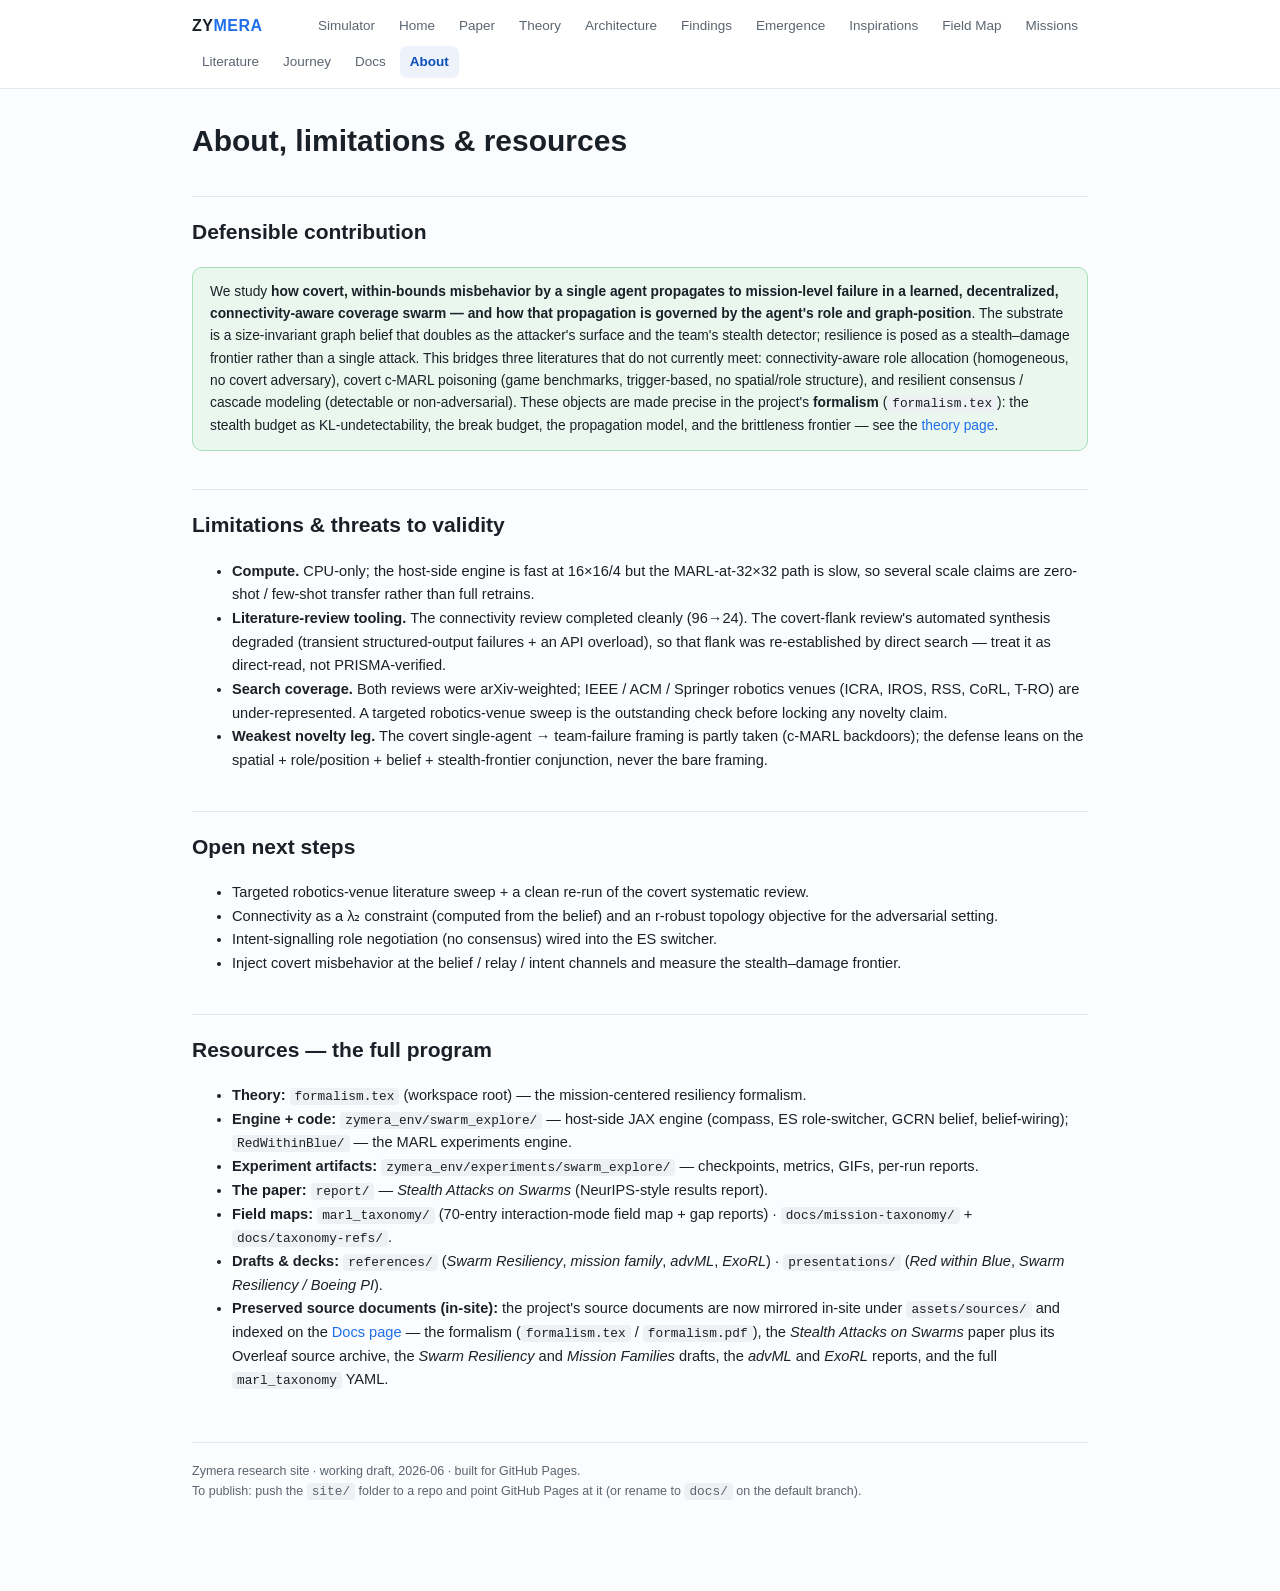
==== about.html @ 32f3b790 "findings: add connectivity-health results (41/56 healthy) + What we learned synthesis Co-Authored-By" ====
<!DOCTYPE html>
<html lang="en">
<head>
<meta charset="utf-8">
<meta name="viewport" content="width=device-width, initial-scale=1">
<title>Zymera — About, Limitations & Resources</title>
<link rel="stylesheet" href="assets/style.css">
</head>
<body>
<div class="nav"><div class="nav-inner">
  <a class="brand" href="index.html">ZY<span>MERA</span></a>
  <a class="lnk" href="report/index.html">Simulator</a>
  <a class="lnk" href="index.html">Home</a>
  <a class="lnk" href="paper.html">Paper</a>
  <a class="lnk" href="theory.html">Theory</a>
  <a class="lnk" href="architecture.html">Architecture</a>
  <a class="lnk" href="findings.html">Findings</a>
  <a class="lnk" href="emergence.html">Emergence</a>
  <a class="lnk" href="inspirations.html">Inspirations</a>
  <a class="lnk" href="field-map.html">Field Map</a>
  <a class="lnk" href="missions.html">Missions</a>
  <a class="lnk" href="related-work.html">Literature</a>
  <a class="lnk" href="journey.html">Journey</a>
  <a class="lnk" href="documents.html">Docs</a>
  <a class="lnk active" href="about.html">About</a>
</div></div>

<div class="wrap">
  <h1>About, limitations &amp; resources</h1>

  <h2>Defensible contribution</h2>
  <div class="callout key">
    We study <b>how covert, within-bounds misbehavior by a single agent propagates to mission-level failure in a learned, decentralized, connectivity-aware coverage swarm — and how that propagation is governed by the agent's role and graph-position</b>. The substrate is a size-invariant graph belief that doubles as the attacker's surface and the team's stealth detector; resilience is posed as a stealth–damage frontier rather than a single attack. This bridges three literatures that do not currently meet: connectivity-aware role allocation (homogeneous, no covert adversary), covert c-MARL poisoning (game benchmarks, trigger-based, no spatial/role structure), and resilient consensus / cascade modeling (detectable or non-adversarial). These objects are made precise in the project's <b>formalism</b> (<code>formalism.tex</code>): the stealth budget as KL-undetectability, the break budget, the propagation model, and the brittleness frontier — see the <a href="theory.html">theory page</a>.
  </div>

  <h2>Limitations &amp; threats to validity</h2>
  <ul>
    <li><b>Compute.</b> CPU-only; the host-side engine is fast at 16×16/4 but the MARL-at-32×32 path is slow, so several scale claims are zero-shot / few-shot transfer rather than full retrains.</li>
    <li><b>Literature-review tooling.</b> The connectivity review completed cleanly (96→24). The covert-flank review's automated synthesis degraded (transient structured-output failures + an API overload), so that flank was re-established by direct search — treat it as direct-read, not PRISMA-verified.</li>
    <li><b>Search coverage.</b> Both reviews were arXiv-weighted; IEEE / ACM / Springer robotics venues (ICRA, IROS, RSS, CoRL, T-RO) are under-represented. A targeted robotics-venue sweep is the outstanding check before locking any novelty claim.</li>
    <li><b>Weakest novelty leg.</b> The covert single-agent → team-failure framing is partly taken (c-MARL backdoors); the defense leans on the spatial + role/position + belief + stealth-frontier conjunction, never the bare framing.</li>
  </ul>

  <h2>Open next steps</h2>
  <ul>
    <li>Targeted robotics-venue literature sweep + a clean re-run of the covert systematic review.</li>
    <li>Connectivity as a λ₂ constraint (computed from the belief) and an r-robust topology objective for the adversarial setting.</li>
    <li>Intent-signalling role negotiation (no consensus) wired into the ES switcher.</li>
    <li>Inject covert misbehavior at the belief / relay / intent channels and measure the stealth–damage frontier.</li>
  </ul>

  <h2>Resources — the full program</h2>
  <ul>
    <li><b>Theory:</b> <code>formalism.tex</code> (workspace root) — the mission-centered resiliency formalism.</li>
    <li><b>Engine + code:</b> <code>zymera_env/swarm_explore/</code> — host-side JAX engine (compass, ES role-switcher, GCRN belief, belief-wiring); <code>RedWithinBlue/</code> — the MARL experiments engine.</li>
    <li><b>Experiment artifacts:</b> <code>zymera_env/experiments/swarm_explore/</code> — checkpoints, metrics, GIFs, per-run reports.</li>
    <li><b>The paper:</b> <code>report/</code> — <i>Stealth Attacks on Swarms</i> (NeurIPS-style results report).</li>
    <li><b>Field maps:</b> <code>marl_taxonomy/</code> (70-entry interaction-mode field map + gap reports) · <code>docs/mission-taxonomy/</code> + <code>docs/taxonomy-refs/</code>.</li>
    <li><b>Drafts &amp; decks:</b> <code>references/</code> (<em>Swarm Resiliency</em>, <em>mission family</em>, <em>advML</em>, <em>ExoRL</em>) · <code>presentations/</code> (<em>Red within Blue</em>, <em>Swarm Resiliency / Boeing PI</em>).</li>
    <li><b>Preserved source documents (in-site):</b> the project's source documents are now mirrored in-site under <code>assets/sources/</code> and indexed on the <a href="documents.html">Docs page</a> — the formalism (<code>formalism.tex</code> / <code>formalism.pdf</code>), the <em>Stealth Attacks on Swarms</em> paper plus its Overleaf source archive, the <em>Swarm Resiliency</em> and <em>Mission Families</em> drafts, the <em>advML</em> and <em>ExoRL</em> reports, and the full <code>marl_taxonomy</code> YAML.</li>
  </ul>

  <div class="footer">
    Zymera research site · working draft, 2026-06 · built for GitHub Pages.<br>
    To publish: push the <code>site/</code> folder to a repo and point GitHub Pages at it (or rename to <code>docs/</code> on the default branch).
  </div>
</div>
</body>
</html>
---- assets/style.css ----
/* Zymera project site — shared styles */
:root{
  --ink:#1a2027; --mut:#5b6570; --line:#e4e8ec; --bg:#fbfcfd; --card:#ffffff;
  --accent:#1f6feb; --accent-d:#0b4fb8; --good:#1f7a44; --bad:#c0392b; --warn:#b7791f;
  --maxw:940px;
}
*{box-sizing:border-box}
html{scroll-behavior:smooth}
body{font-family:-apple-system,BlinkMacSystemFont,"Segoe UI",Roboto,Helvetica,Arial,sans-serif;
  color:var(--ink);line-height:1.62;margin:0;background:var(--bg);font-size:15px}
a{color:var(--accent);text-decoration:none}
a:hover{text-decoration:underline}

/* top nav */
.nav{position:sticky;top:0;z-index:50;background:rgba(255,255,255,.92);backdrop-filter:blur(8px);
  border-bottom:1px solid var(--line)}
.nav-inner{max-width:var(--maxw);margin:0 auto;display:flex;align-items:center;gap:4px;
  padding:10px 22px;flex-wrap:wrap}
.brand{font-weight:800;letter-spacing:.5px;margin-right:auto;font-size:16px;color:var(--ink)}
.brand span{color:var(--accent)}
.nav a.lnk{font-size:13.5px;color:var(--mut);padding:5px 10px;border-radius:7px}
.nav a.lnk:hover{background:#eef3fb;color:var(--accent-d);text-decoration:none}
.nav a.lnk.active{color:var(--accent-d);font-weight:700;background:#eef3fb}

.wrap{max-width:var(--maxw);margin:0 auto;padding:0 22px 90px}
h1{font-size:30px;line-height:1.18;margin:34px 0 6px}
h2{font-size:21px;margin-top:38px;border-top:1px solid var(--line);padding-top:18px}
h3{font-size:16.5px;margin-top:26px;color:#11324f}
p,li{font-size:14.6px}
.sub{color:var(--mut);font-size:14px;margin-top:0}
.meta{color:var(--mut);font-size:12.8px}
code{background:#eef1f4;padding:1px 5px;border-radius:4px;font-size:12.8px;font-family:ui-monospace,SFMono-Regular,Menlo,monospace}

/* hero */
.hero{background:linear-gradient(135deg,#0b1f3a,#123a6b);color:#eaf1fb;border-radius:16px;
  padding:34px 32px;margin:26px 0 8px}
.hero h1{color:#fff;margin-top:0}
.hero .sub{color:#bcd2f0}
.hero .pill{display:inline-block;background:rgba(255,255,255,.14);border:1px solid rgba(255,255,255,.25);
  border-radius:20px;padding:3px 12px;font-size:12.5px;margin:3px 6px 3px 0}

/* cards grid */
.cards{display:grid;grid-template-columns:repeat(auto-fill,minmax(250px,1fr));gap:14px;margin:18px 0}
.card{background:var(--card);border:1px solid var(--line);border-radius:12px;padding:16px 18px;
  transition:.15s;display:block;color:var(--ink)}
.card:hover{border-color:var(--accent);box-shadow:0 4px 18px rgba(31,111,235,.10);text-decoration:none;transform:translateY(-2px)}
.card h3{margin:0 0 4px;color:var(--accent-d)}
.card p{margin:0;font-size:13.3px;color:var(--mut)}

/* tables */
table{border-collapse:collapse;width:100%;margin:16px 0;font-size:13px;background:var(--card)}
th,td{border:1px solid var(--line);padding:7px 9px;text-align:left;vertical-align:top}
th{background:#f1f4f7;font-weight:700}
.win{color:var(--good);font-weight:700}.lose{color:var(--bad);font-weight:700}

/* callouts */
.callout{border-radius:10px;padding:13px 17px;font-size:13.8px;margin:16px 0;border:1px solid}
.key{background:#e9f7ee;border-color:#a6e0bb}
.gap{background:#eaf1ff;border-color:#bcd0ff}
.warnbox{background:#fff7e6;border-color:#ffd8a8}
.danger{background:#fdecea;border-color:#f5b7b1}

/* figures */
figure{margin:18px 0;text-align:center}
figure img{max-width:100%;border:1px solid var(--line);border-radius:10px;background:#fff}
figcaption{font-size:12.6px;color:var(--mut);margin-top:7px}
.two{display:grid;grid-template-columns:1fr 1fr;gap:16px}
@media(max-width:680px){.two{grid-template-columns:1fr}}

.tag{display:inline-block;font-size:11px;padding:1px 8px;border-radius:10px;background:#eef1f4;color:#444;margin-right:4px}
blockquote{border-left:3px solid var(--accent);margin:14px 0;padding:7px 16px;background:var(--card);color:#33414d;font-size:13.8px;border-radius:0 8px 8px 0}
.footer{border-top:1px solid var(--line);margin-top:50px;padding-top:18px;color:var(--mut);font-size:12.5px}
.kpi{display:grid;grid-template-columns:repeat(auto-fit,minmax(150px,1fr));gap:12px;margin:18px 0}
.kpi div{background:var(--card);border:1px solid var(--line);border-radius:10px;padding:14px;text-align:center}
.kpi b{display:block;font-size:24px;color:var(--accent-d);line-height:1.1}
.kpi span{font-size:12px;color:var(--mut)}
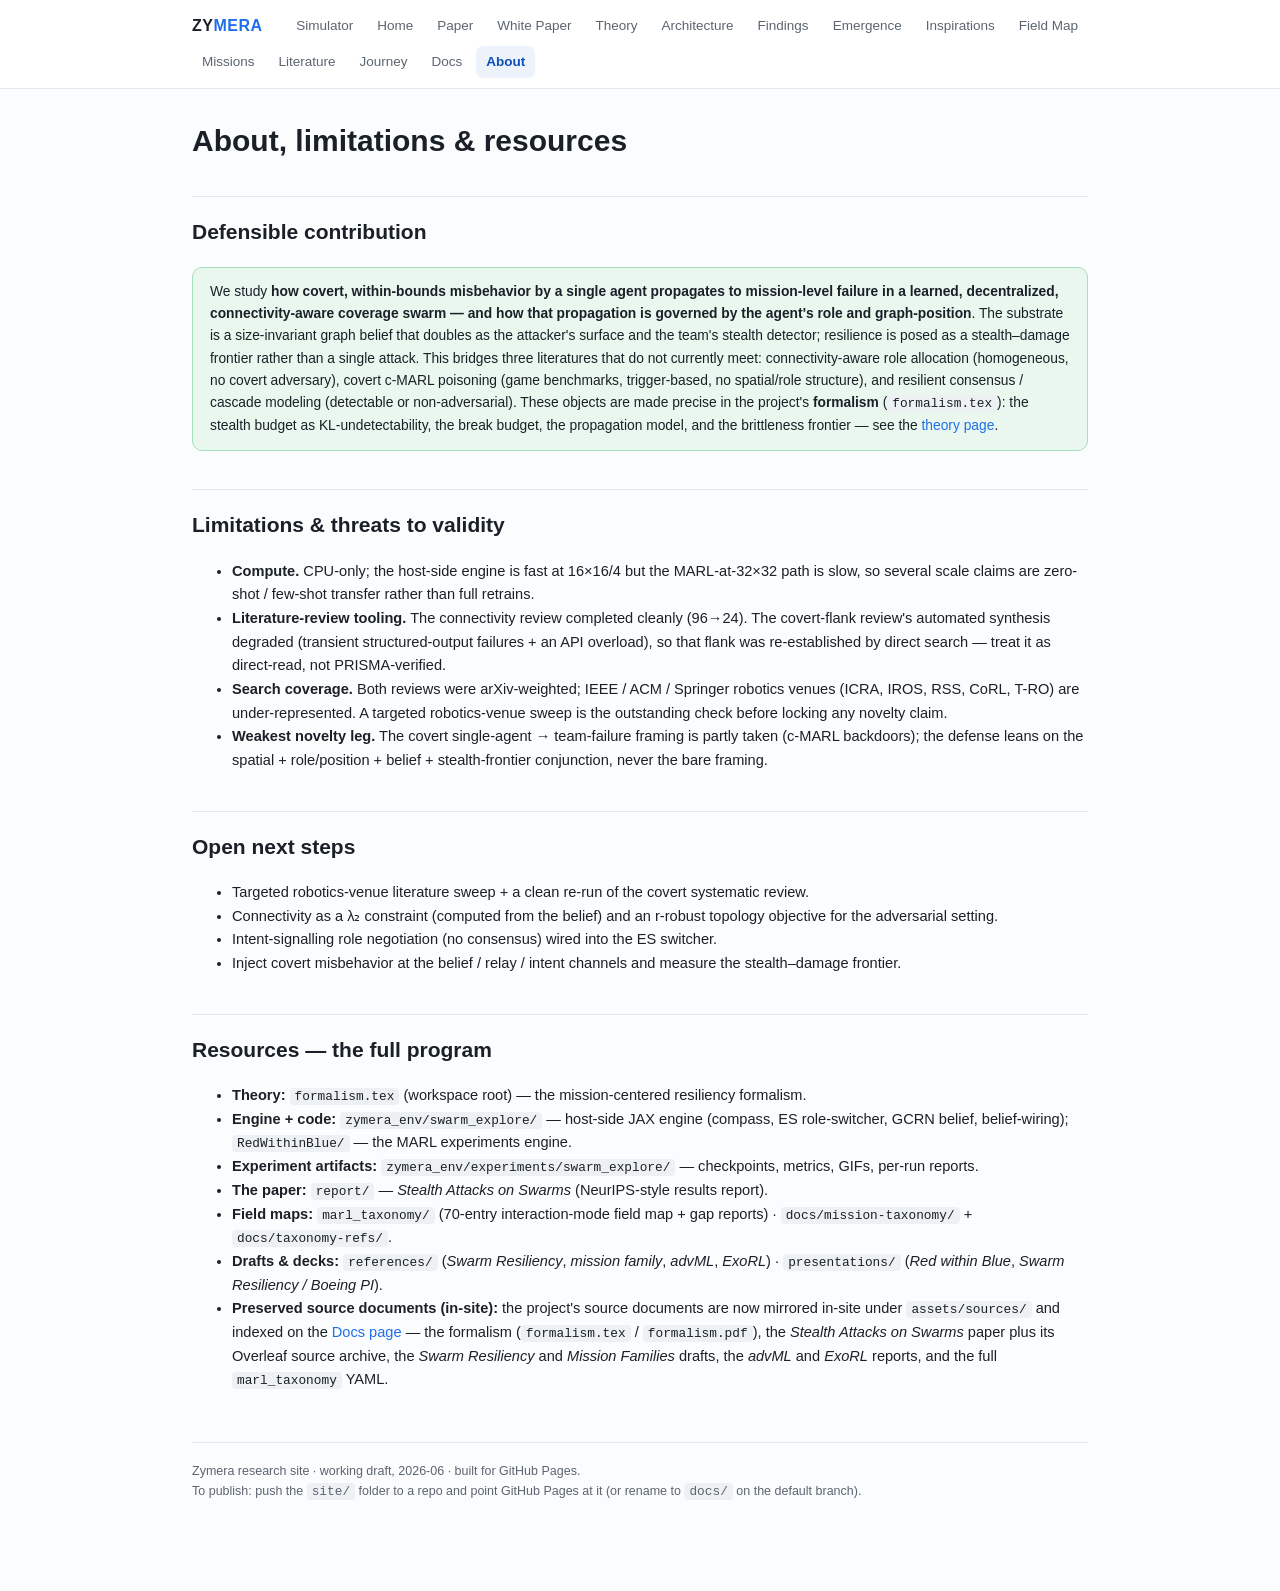
==== commit fe997af7: "site: add White Paper page (technical, Dec-POMDP/CTDE/difference-reward/threat-model) + nav link acr" ====
--- a/about.html
+++ b/about.html
@@ -12,6 +12,7 @@
   <a class="lnk" href="report/index.html">Simulator</a>
   <a class="lnk" href="index.html">Home</a>
   <a class="lnk" href="paper.html">Paper</a>
+  <a class="lnk" href="whitepaper.html">White Paper</a>
   <a class="lnk" href="theory.html">Theory</a>
   <a class="lnk" href="architecture.html">Architecture</a>
   <a class="lnk" href="findings.html">Findings</a>
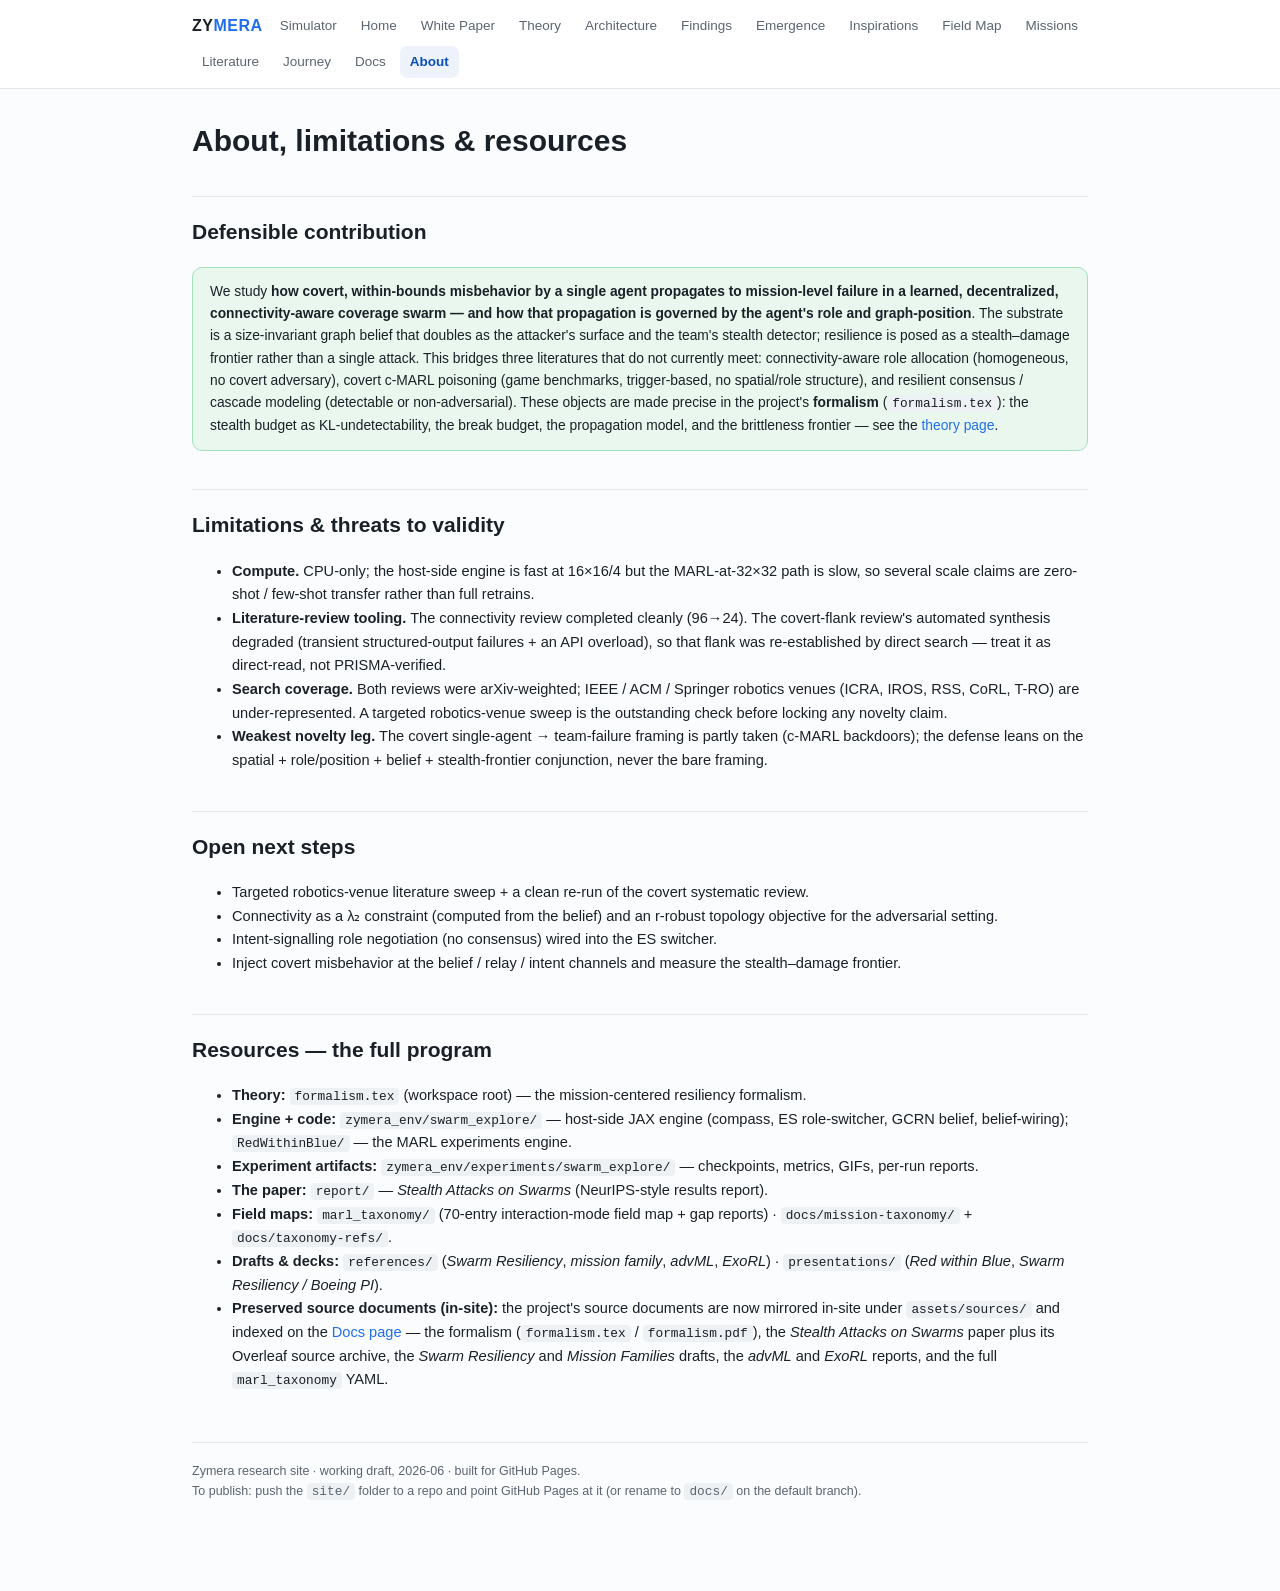
==== commit 04e2ec00: "whitepaper: real param counts + I/O sizes on actor-critic diagram (~114k/39k/153k, 5ch/3ch in) + par" ====
--- a/about.html
+++ b/about.html
@@ -11,7 +11,6 @@
   <a class="brand" href="index.html">ZY<span>MERA</span></a>
   <a class="lnk" href="report/index.html">Simulator</a>
   <a class="lnk" href="index.html">Home</a>
-  <a class="lnk" href="paper.html">Paper</a>
   <a class="lnk" href="whitepaper.html">White Paper</a>
   <a class="lnk" href="theory.html">Theory</a>
   <a class="lnk" href="architecture.html">Architecture</a>
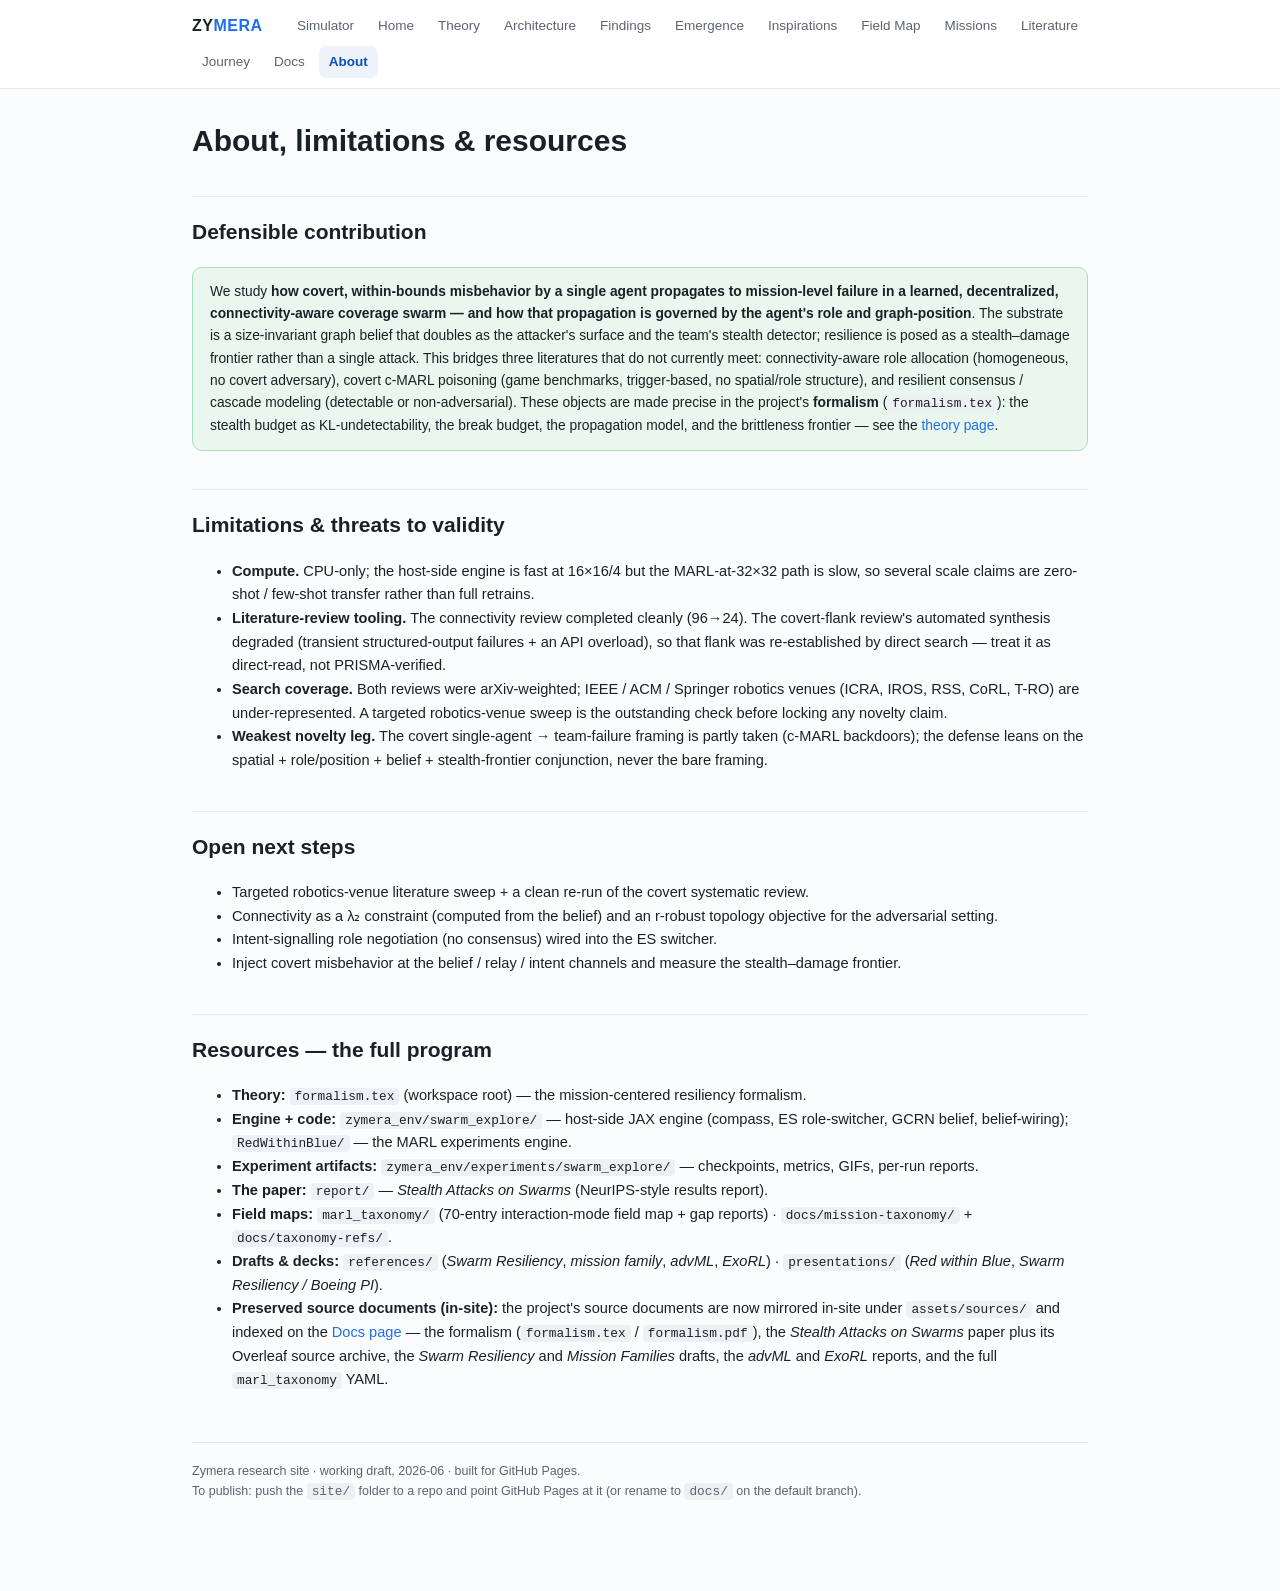
==== commit 293382f0: "Remove white paper from public site Delete whitepaper.html and every nav/prose link to it; the paper" ====
--- a/about.html
+++ b/about.html
@@ -11,7 +11,6 @@
   <a class="brand" href="index.html">ZY<span>MERA</span></a>
   <a class="lnk" href="report/index.html">Simulator</a>
   <a class="lnk" href="index.html">Home</a>
-  <a class="lnk" href="whitepaper.html">White Paper</a>
   <a class="lnk" href="theory.html">Theory</a>
   <a class="lnk" href="architecture.html">Architecture</a>
   <a class="lnk" href="findings.html">Findings</a>
